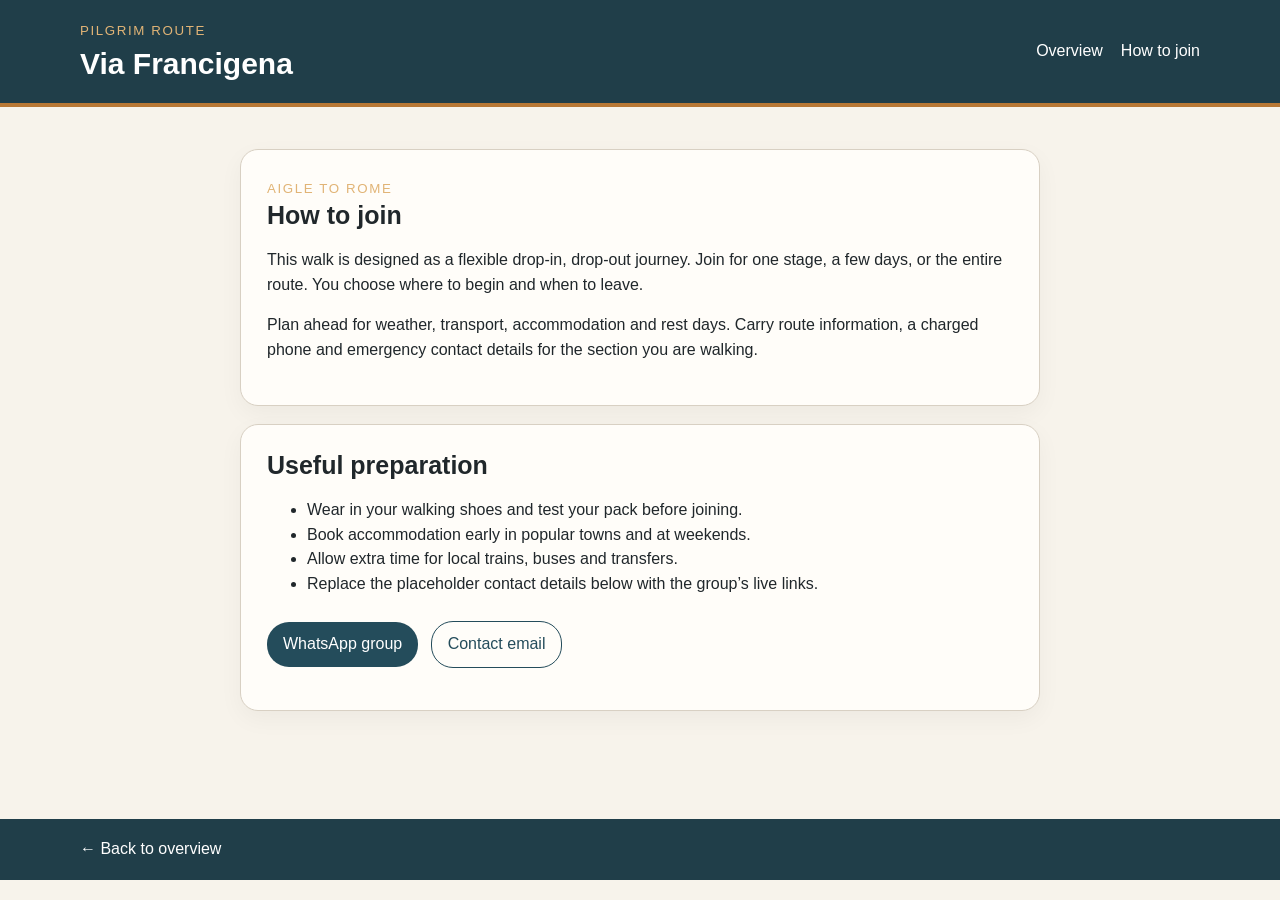
==== join.html @ a5041f97 "Add initial Via Francigena static site and expandable route data" ====
<!doctype html>
<html lang="en"><head><meta charset="UTF-8"><meta name="viewport" content="width=device-width,initial-scale=1"><title>How to join | Via Francigena</title><link rel="stylesheet" href="styles.css"></head>
<body><header><div class="wrap"><div><small>PILGRIM ROUTE</small><h1>Via Francigena</h1></div><nav><a href="index.html">Overview</a><a href="join.html">How to join</a></nav></div></header>
<main class="wrap narrow"><section class="card"><small>AIGLE TO ROME</small><h2>How to join</h2><p>This walk is designed as a flexible drop-in, drop-out journey. Join for one stage, a few days, or the entire route. You choose where to begin and when to leave.</p><p>Plan ahead for weather, transport, accommodation and rest days. Carry route information, a charged phone and emergency contact details for the section you are walking.</p></section><section class="card"><h2>Useful preparation</h2><ul><li>Wear in your walking shoes and test your pack before joining.</li><li>Book accommodation early in popular towns and at weekends.</li><li>Allow extra time for local trains, buses and transfers.</li><li>Replace the placeholder contact details below with the group’s live links.</li></ul><p><a class="button" href="https://chat.whatsapp.com/" target="_blank">WhatsApp group</a> <a class="button secondary" href="mailto:hello@viafrancigena.example">Contact email</a></p></section></main><footer><div class="wrap"><a href="index.html">← Back to overview</a></div></footer></body></html>
---- styles.css ----
body{margin:0;background:#f7f3eb;color:#20272b;font:16px/1.55 Arial,sans-serif}*{box-sizing:border-box}.wrap{width:min(1120px,calc(100% - 32px));margin:auto}header{background:#203e49;color:#fff;border-bottom:4px solid #b87835}header .wrap,footer .wrap{display:flex;justify-content:space-between;align-items:center;gap:20px;padding:18px 0}h1,h2{line-height:1.15}h1{font-size:30px;margin:4px 0}h2{font-size:30px;margin:0 0 18px}header small, .hero small,.card>small{letter-spacing:.12em;color:#e1b476}nav{display:flex;gap:18px}a{color:#244c5b;text-decoration:none}header a,footer a{color:#fff}a:hover{text-decoration:underline}.hero{padding:48px 0 30px;background:#e7eee9}.hero p{color:#56636a;font-size:18px}.stats{display:flex;gap:14px;margin-top:28px}.stats div{background:#fffdf9;border:1px solid #d8d0c3;border-radius:14px;padding:14px 20px;min-width:130px}.stats b,.stats span{display:block}.stats b{font-size:25px;color:#203e49}.stats span{font-size:12px;color:#667078;text-transform:uppercase}.section{padding:28px 0}.section h2{font-size:24px}#map{height:510px;border-radius:18px;border:1px solid #d8d0c3;box-shadow:0 8px 25px #00000012}.table-wrap{overflow:auto;border:1px solid #d8d0c3;border-radius:16px;background:#fffdf9}table{width:100%;border-collapse:collapse;min-width:700px}th,td{text-align:left;padding:14px;border-bottom:1px solid #e2ddd5}th{background:#f0ebe2;text-transform:uppercase;font-size:12px;color:#536069}tbody tr{cursor:pointer}tbody tr:hover{background:#f5f1ea}.pill{background:#e2edf0;color:#244c5b;border-radius:20px;padding:5px 10px;font-size:12px;font-weight:bold}.pill.rest{background:#f4e4b6;color:#795919}footer{background:#203e49;color:#fff;margin-top:30px}.narrow{max-width:800px;padding-top:42px;padding-bottom:60px}.card{background:#fffdf9;border:1px solid #d8d0c3;border-radius:18px;padding:26px;margin-bottom:18px;box-shadow:0 8px 25px #0000000b}.card h2{font-size:25px}.button{display:inline-block;background:#244c5b;color:#fff;padding:10px 16px;border-radius:22px;margin:8px 8px 0 0}.button.secondary{background:transparent;color:#244c5b;border:1px solid #244c5b}@media(max-width:650px){header .wrap{align-items:flex-start;flex-direction:column}.stats{flex-wrap:wrap}.stats div{min-width:100px}.hero{padding-top:32px}}
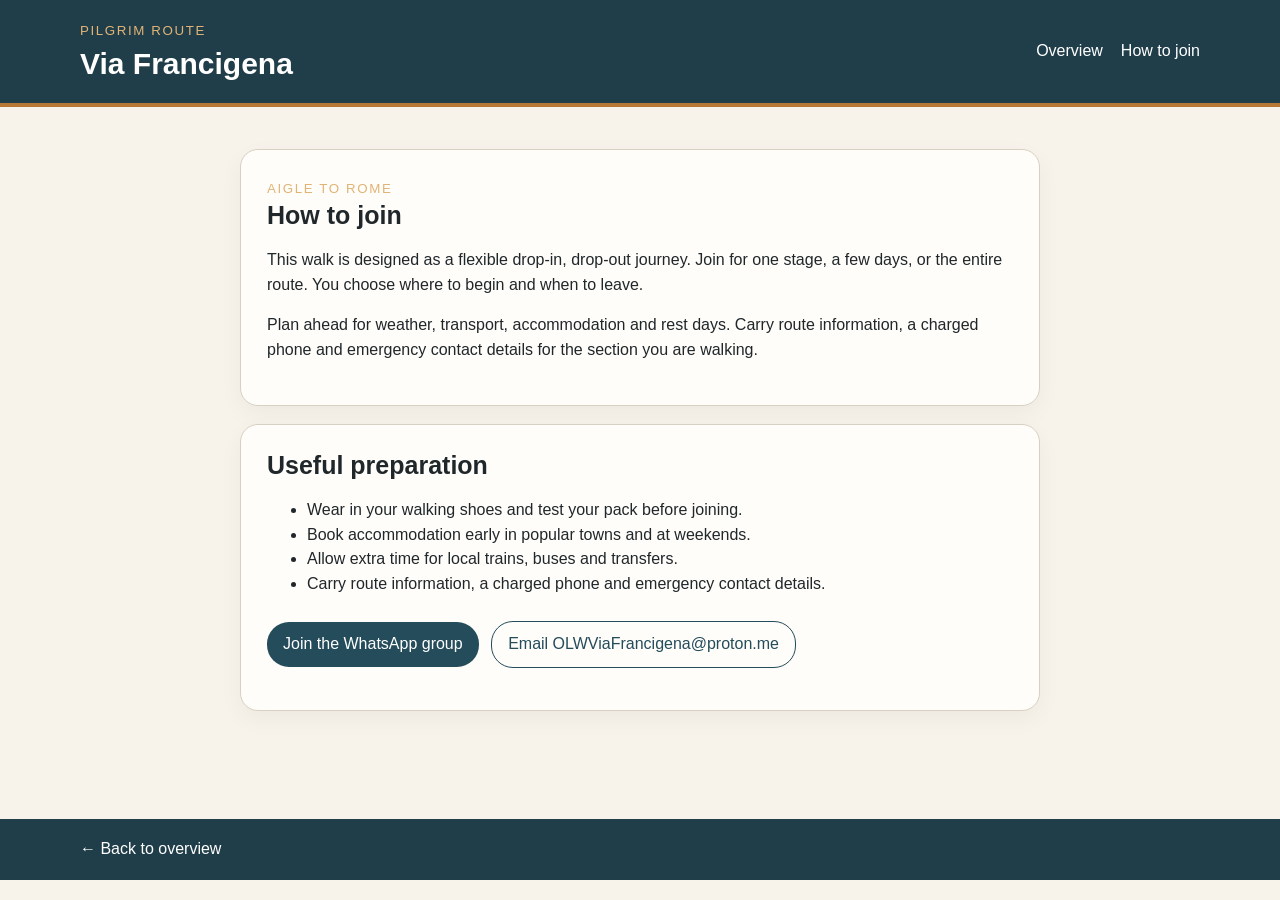
==== commit b8ad2200: "Add WhatsApp group and contact email" ====
--- a/join.html
+++ b/join.html
@@ -1,4 +1,4 @@
 <!doctype html>
 <html lang="en"><head><meta charset="UTF-8"><meta name="viewport" content="width=device-width,initial-scale=1"><title>How to join | Via Francigena</title><link rel="stylesheet" href="styles.css"></head>
 <body><header><div class="wrap"><div><small>PILGRIM ROUTE</small><h1>Via Francigena</h1></div><nav><a href="index.html">Overview</a><a href="join.html">How to join</a></nav></div></header>
-<main class="wrap narrow"><section class="card"><small>AIGLE TO ROME</small><h2>How to join</h2><p>This walk is designed as a flexible drop-in, drop-out journey. Join for one stage, a few days, or the entire route. You choose where to begin and when to leave.</p><p>Plan ahead for weather, transport, accommodation and rest days. Carry route information, a charged phone and emergency contact details for the section you are walking.</p></section><section class="card"><h2>Useful preparation</h2><ul><li>Wear in your walking shoes and test your pack before joining.</li><li>Book accommodation early in popular towns and at weekends.</li><li>Allow extra time for local trains, buses and transfers.</li><li>Replace the placeholder contact details below with the group’s live links.</li></ul><p><a class="button" href="https://chat.whatsapp.com/" target="_blank">WhatsApp group</a> <a class="button secondary" href="mailto:hello@viafrancigena.example">Contact email</a></p></section></main><footer><div class="wrap"><a href="index.html">← Back to overview</a></div></footer></body></html>
+<main class="wrap narrow"><section class="card"><small>AIGLE TO ROME</small><h2>How to join</h2><p>This walk is designed as a flexible drop-in, drop-out journey. Join for one stage, a few days, or the entire route. You choose where to begin and when to leave.</p><p>Plan ahead for weather, transport, accommodation and rest days. Carry route information, a charged phone and emergency contact details for the section you are walking.</p></section><section class="card"><h2>Useful preparation</h2><ul><li>Wear in your walking shoes and test your pack before joining.</li><li>Book accommodation early in popular towns and at weekends.</li><li>Allow extra time for local trains, buses and transfers.</li><li>Carry route information, a charged phone and emergency contact details.</li></ul><p><a class="button" href="https://chat.whatsapp.com/Gcf1jzwKEqG2m1DYR3qqO0" target="_blank" rel="noopener noreferrer">Join the WhatsApp group</a> <a class="button secondary" href="mailto:OLWViaFrancigena@proton.me">Email OLWViaFrancigena@proton.me</a></p></section></main><footer><div class="wrap"><a href="index.html">← Back to overview</a></div></footer></body></html>
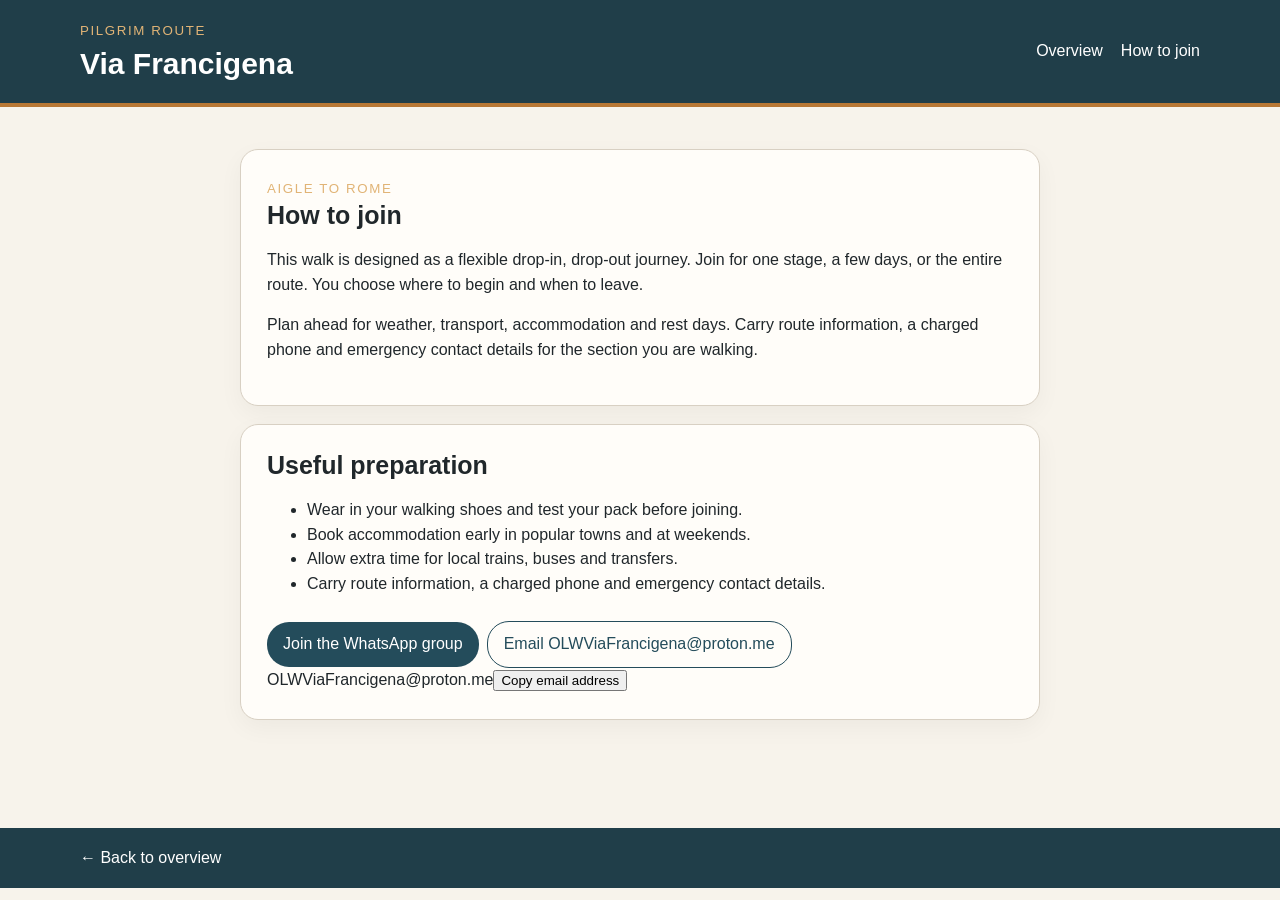
==== commit d8456780: "Add copyable highlighted contact email" ====
--- a/join.html
+++ b/join.html
@@ -1,4 +1,4 @@
 <!doctype html>
 <html lang="en"><head><meta charset="UTF-8"><meta name="viewport" content="width=device-width,initial-scale=1"><title>How to join | Via Francigena</title><link rel="stylesheet" href="styles.css"></head>
 <body><header><div class="wrap"><div><small>PILGRIM ROUTE</small><h1>Via Francigena</h1></div><nav><a href="index.html">Overview</a><a href="join.html">How to join</a></nav></div></header>
-<main class="wrap narrow"><section class="card"><small>AIGLE TO ROME</small><h2>How to join</h2><p>This walk is designed as a flexible drop-in, drop-out journey. Join for one stage, a few days, or the entire route. You choose where to begin and when to leave.</p><p>Plan ahead for weather, transport, accommodation and rest days. Carry route information, a charged phone and emergency contact details for the section you are walking.</p></section><section class="card"><h2>Useful preparation</h2><ul><li>Wear in your walking shoes and test your pack before joining.</li><li>Book accommodation early in popular towns and at weekends.</li><li>Allow extra time for local trains, buses and transfers.</li><li>Carry route information, a charged phone and emergency contact details.</li></ul><p><a class="button" href="https://chat.whatsapp.com/Gcf1jzwKEqG2m1DYR3qqO0" target="_blank" rel="noopener noreferrer">Join the WhatsApp group</a> <a class="button secondary" href="mailto:OLWViaFrancigena@proton.me">Email OLWViaFrancigena@proton.me</a></p></section></main><footer><div class="wrap"><a href="index.html">← Back to overview</a></div></footer></body></html>
+<main class="wrap narrow"><section class="card"><small>AIGLE TO ROME</small><h2>How to join</h2><p>This walk is designed as a flexible drop-in, drop-out journey. Join for one stage, a few days, or the entire route. You choose where to begin and when to leave.</p><p>Plan ahead for weather, transport, accommodation and rest days. Carry route information, a charged phone and emergency contact details for the section you are walking.</p></section><section class="card"><h2>Useful preparation</h2><ul><li>Wear in your walking shoes and test your pack before joining.</li><li>Book accommodation early in popular towns and at weekends.</li><li>Allow extra time for local trains, buses and transfers.</li><li>Carry route information, a charged phone and emergency contact details.</li></ul><div class="contact-actions"><a class="button" href="https://chat.whatsapp.com/Gcf1jzwKEqG2m1DYR3qqO0" target="_blank" rel="noopener noreferrer">Join the WhatsApp group</a><a class="button secondary" href="mailto:OLWViaFrancigena@proton.me">Email OLWViaFrancigena@proton.me</a></div><div class="email-copy"><span id="contact-email">OLWViaFrancigena@proton.me</span><button class="copy-button" type="button" id="copy-email">Copy email address</button><span class="copy-status" id="copy-status" role="status" aria-live="polite"></span></div></section></main><footer><div class="wrap"><a href="index.html">← Back to overview</a></div></footer><script>document.querySelector('#copy-email').addEventListener('click',async()=>{const email=document.querySelector('#contact-email').textContent;const status=document.querySelector('#copy-status');try{await navigator.clipboard.writeText(email);status.textContent='Copied!';}catch(error){const range=document.createRange();range.selectNodeContents(document.querySelector('#contact-email'));const selection=window.getSelection();selection.removeAllRanges();selection.addRange(range);status.textContent='Select the highlighted address and copy it manually.';}setTimeout(()=>{status.textContent='';},4000);});</script></body></html>
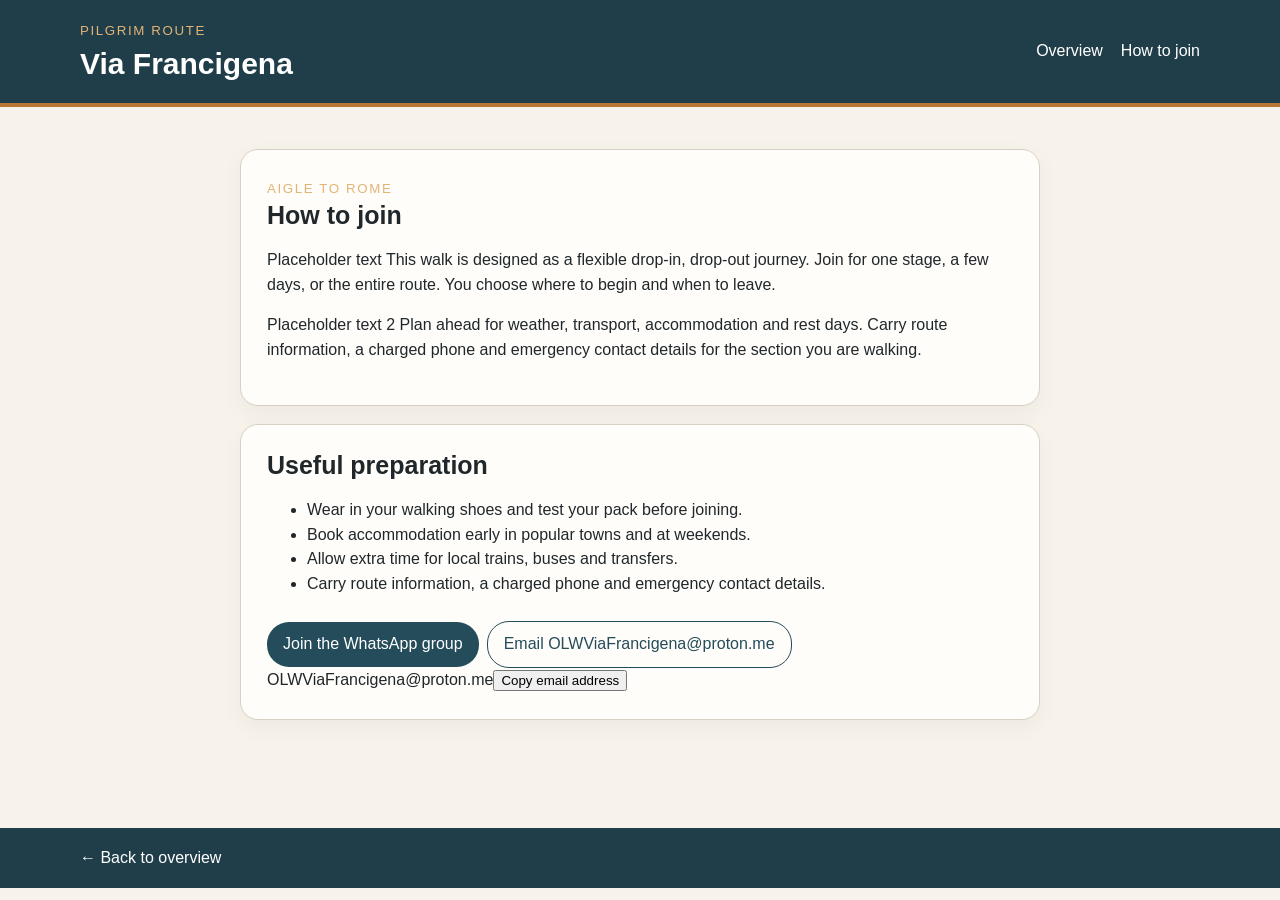
==== commit ec0a921c: "Replace content in join.html with placeholders Updated content in the 'How to join' section with pla" ====
--- a/join.html
+++ b/join.html
@@ -1,4 +1,4 @@
 <!doctype html>
 <html lang="en"><head><meta charset="UTF-8"><meta name="viewport" content="width=device-width,initial-scale=1"><title>How to join | Via Francigena</title><link rel="stylesheet" href="styles.css"></head>
 <body><header><div class="wrap"><div><small>PILGRIM ROUTE</small><h1>Via Francigena</h1></div><nav><a href="index.html">Overview</a><a href="join.html">How to join</a></nav></div></header>
-<main class="wrap narrow"><section class="card"><small>AIGLE TO ROME</small><h2>How to join</h2><p>This walk is designed as a flexible drop-in, drop-out journey. Join for one stage, a few days, or the entire route. You choose where to begin and when to leave.</p><p>Plan ahead for weather, transport, accommodation and rest days. Carry route information, a charged phone and emergency contact details for the section you are walking.</p></section><section class="card"><h2>Useful preparation</h2><ul><li>Wear in your walking shoes and test your pack before joining.</li><li>Book accommodation early in popular towns and at weekends.</li><li>Allow extra time for local trains, buses and transfers.</li><li>Carry route information, a charged phone and emergency contact details.</li></ul><div class="contact-actions"><a class="button" href="https://chat.whatsapp.com/Gcf1jzwKEqG2m1DYR3qqO0" target="_blank" rel="noopener noreferrer">Join the WhatsApp group</a><a class="button secondary" href="mailto:OLWViaFrancigena@proton.me">Email OLWViaFrancigena@proton.me</a></div><div class="email-copy"><span id="contact-email">OLWViaFrancigena@proton.me</span><button class="copy-button" type="button" id="copy-email">Copy email address</button><span class="copy-status" id="copy-status" role="status" aria-live="polite"></span></div></section></main><footer><div class="wrap"><a href="index.html">← Back to overview</a></div></footer><script>document.querySelector('#copy-email').addEventListener('click',async()=>{const email=document.querySelector('#contact-email').textContent;const status=document.querySelector('#copy-status');try{await navigator.clipboard.writeText(email);status.textContent='Copied!';}catch(error){const range=document.createRange();range.selectNodeContents(document.querySelector('#contact-email'));const selection=window.getSelection();selection.removeAllRanges();selection.addRange(range);status.textContent='Select the highlighted address and copy it manually.';}setTimeout(()=>{status.textContent='';},4000);});</script></body></html>
+<main class="wrap narrow"><section class="card"><small>AIGLE TO ROME</small><h2>How to join</h2><p>Placeholder text  This walk is designed as a flexible drop-in, drop-out journey. Join for one stage, a few days, or the entire route. You choose where to begin and when to leave.</p><p>Placeholder text 2 Plan ahead for weather, transport, accommodation and rest days. Carry route information, a charged phone and emergency contact details for the section you are walking.</p></section><section class="card"><h2>Useful preparation</h2><ul><li>Wear in your walking shoes and test your pack before joining.</li><li>Book accommodation early in popular towns and at weekends.</li><li>Allow extra time for local trains, buses and transfers.</li><li>Carry route information, a charged phone and emergency contact details.</li></ul><div class="contact-actions"><a class="button" href="https://chat.whatsapp.com/Gcf1jzwKEqG2m1DYR3qqO0" target="_blank" rel="noopener noreferrer">Join the WhatsApp group</a><a class="button secondary" href="mailto:OLWViaFrancigena@proton.me">Email OLWViaFrancigena@proton.me</a></div><div class="email-copy"><span id="contact-email">OLWViaFrancigena@proton.me</span><button class="copy-button" type="button" id="copy-email">Copy email address</button><span class="copy-status" id="copy-status" role="status" aria-live="polite"></span></div></section></main><footer><div class="wrap"><a href="index.html">← Back to overview</a></div></footer><script>document.querySelector('#copy-email').addEventListener('click',async()=>{const email=document.querySelector('#contact-email').textContent;const status=document.querySelector('#copy-status');try{await navigator.clipboard.writeText(email);status.textContent='Copied!';}catch(error){const range=document.createRange();range.selectNodeContents(document.querySelector('#contact-email'));const selection=window.getSelection();selection.removeAllRanges();selection.addRange(range);status.textContent='Select the highlighted address and copy it manually.';}setTimeout(()=>{status.textContent='';},4000);});</script></body></html>
--- a/styles.css
+++ b/styles.css
@@ -1 +1 @@
-body{margin:0;background:#f7f3eb;color:#20272b;font:16px/1.55 Arial,sans-serif}*{box-sizing:border-box}.wrap{width:min(1120px,calc(100% - 32px));margin:auto}header{background:#203e49;color:#fff;border-bottom:4px solid #b87835}header .wrap,footer .wrap{display:flex;justify-content:space-between;align-items:center;gap:20px;padding:18px 0}h1,h2{line-height:1.15}h1{font-size:30px;margin:4px 0}h2{font-size:30px;margin:0 0 18px}header small, .hero small,.card>small{letter-spacing:.12em;color:#e1b476}nav{display:flex;gap:18px}a{color:#244c5b;text-decoration:none}header a,footer a{color:#fff}a:hover{text-decoration:underline}.hero{padding:48px 0 30px;background:#e7eee9}.hero p{color:#56636a;font-size:18px}.stats{display:flex;gap:14px;margin-top:28px}.stats div{background:#fffdf9;border:1px solid #d8d0c3;border-radius:14px;padding:14px 20px;min-width:130px}.stats b,.stats span{display:block}.stats b{font-size:25px;color:#203e49}.stats span{font-size:12px;color:#667078;text-transform:uppercase}.section{padding:28px 0}.section h2{font-size:24px}#map{height:510px;border-radius:18px;border:1px solid #d8d0c3;box-shadow:0 8px 25px #00000012}.table-wrap{overflow:auto;border:1px solid #d8d0c3;border-radius:16px;background:#fffdf9}table{width:100%;border-collapse:collapse;min-width:700px}th,td{text-align:left;padding:14px;border-bottom:1px solid #e2ddd5}th{background:#f0ebe2;text-transform:uppercase;font-size:12px;color:#536069}tbody tr{cursor:pointer}tbody tr:hover{background:#f5f1ea}.pill{background:#e2edf0;color:#244c5b;border-radius:20px;padding:5px 10px;font-size:12px;font-weight:bold}.pill.rest{background:#f4e4b6;color:#795919}footer{background:#203e49;color:#fff;margin-top:30px}.narrow{max-width:800px;padding-top:42px;padding-bottom:60px}.card{background:#fffdf9;border:1px solid #d8d0c3;border-radius:18px;padding:26px;margin-bottom:18px;box-shadow:0 8px 25px #0000000b}.card h2{font-size:25px}.button{display:inline-block;background:#244c5b;color:#fff;padding:10px 16px;border-radius:22px;margin:8px 8px 0 0}.button.secondary{background:transparent;color:#244c5b;border:1px solid #244c5b}@media(max-width:650px){header .wrap{align-items:flex-start;flex-direction:column}.stats{flex-wrap:wrap}.stats div{min-width:100px}.hero{padding-top:32px}}
+body{margin:0;background:#f7f3eb;color:#20272b;font:16px/1.55 Arial,sans-serif}*{box-sizing:border-box}.wrap{width:min(1120px,calc(100% - 32px));margin:auto}header{background:#203e49;color:#fff;border-bottom:4px solid #b87835}header .wrap,footer .wrap{display:flex;justify-content:space-between;align-items:center;gap:20px;padding:18px 0}h1,h2{line-height:1.15}h1{font-size:30px;margin:4px 0}h2{font-size:30px;margin:0 0 18px}header small, .hero small,.card>small{letter-spacing:.12em;color:#e1b476}nav{display:flex;gap:18px}a{color:#244c5b;text-decoration:none}header a,footer a{color:#fff}a:hover{text-decoration:underline}.hero{padding:48px 0 30px;background:#e7eee9}.hero p{color:#56636a;font-size:18px}.stats{display:flex;gap:14px;margin-top:28px}.stats div{background:#fffdf9;border:1px solid #d8d0c3;border-radius:14px;padding:14px 20px;min-width:130px}.stats b,.stats span{display:block}.stats b{font-size:25px;color:#203e49}.stats span{font-size:12px;color:#667078;text-transform:uppercase}.section{padding:28px 0}.section h2{font-size:24px}#map{height:510px;border-radius:18px;border:1px solid #d8d0c3;box-shadow:0 8px 25px #00000012}.table-wrap{overflow:auto;border:1px solid #d8d0c3;border-radius:16px;background:#fffdf9}table{width:100%;border-collapse:collapse;min-width:700px}th,td{text-align:left;padding:14px;border-bottom:1px solid #e2ddd5}th{background:#f0ebe2;text-transform:uppercase;font-size:12px;color:#536069}tbody tr{cursor:pointer}tbody tr:hover{background:#f5f1ea}.pill{background:#e2edf0;color:#244c5b;border-radius:20px;padding:5px 10px;font-size:12px;font-weight:bold}.pill.rest{background:#f4e4b6;color:#795919}footer{background:#203e49;color:#fff;margin-top:30px}.narrow{max-width:800px;padding-top:42px;padding-bottom:60px}.card{background:#fffdf9;border:1px solid #d8d0c3;border-radius:18px;padding:26px;margin-bottom:18px;box-shadow:0 8px 25px #0000000b}.card h2{font-size:25px}.button{display:inline-block;background:#244c5b;color:#fff;padding:10px 16px;border-radius:22px;margin:8px 8px 0 0}.button.secondary{background:transparent;color:#244c5b;border:1px solid #244c5b}@media(max-width:650px){header .wrap{align-items:flex-start;flex-direction:column}.stats{flex-wrap:wrap}.stats div{min-width:100px}.hero{padding-top:32px}}
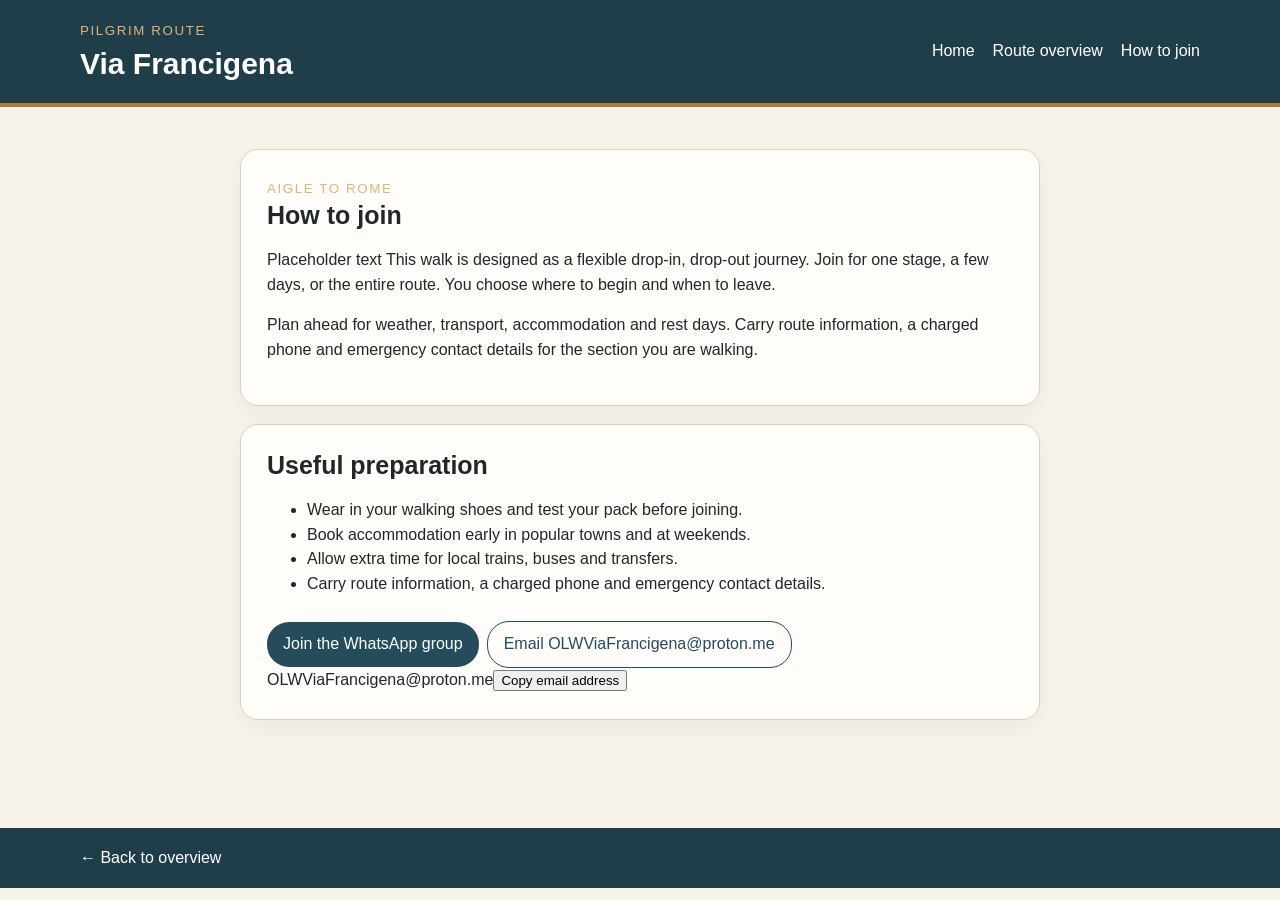
==== commit bc1ddf56: "Update join page header navigation to match site headers" ====
--- a/join.html
+++ b/join.html
@@ -1,4 +1,4 @@
 <!doctype html>
 <html lang="en"><head><meta charset="UTF-8"><meta name="viewport" content="width=device-width,initial-scale=1"><title>How to join | Via Francigena</title><link rel="stylesheet" href="styles.css"></head>
-<body><header><div class="wrap"><div><small>PILGRIM ROUTE</small><h1>Via Francigena</h1></div><nav><a href="index.html">Overview</a><a href="join.html">How to join</a></nav></div></header>
-<main class="wrap narrow"><section class="card"><small>AIGLE TO ROME</small><h2>How to join</h2><p>Placeholder text  This walk is designed as a flexible drop-in, drop-out journey. Join for one stage, a few days, or the entire route. You choose where to begin and when to leave.</p><p>Placeholder text 2 Plan ahead for weather, transport, accommodation and rest days. Carry route information, a charged phone and emergency contact details for the section you are walking.</p></section><section class="card"><h2>Useful preparation</h2><ul><li>Wear in your walking shoes and test your pack before joining.</li><li>Book accommodation early in popular towns and at weekends.</li><li>Allow extra time for local trains, buses and transfers.</li><li>Carry route information, a charged phone and emergency contact details.</li></ul><div class="contact-actions"><a class="button" href="https://chat.whatsapp.com/Gcf1jzwKEqG2m1DYR3qqO0" target="_blank" rel="noopener noreferrer">Join the WhatsApp group</a><a class="button secondary" href="mailto:OLWViaFrancigena@proton.me">Email OLWViaFrancigena@proton.me</a></div><div class="email-copy"><span id="contact-email">OLWViaFrancigena@proton.me</span><button class="copy-button" type="button" id="copy-email">Copy email address</button><span class="copy-status" id="copy-status" role="status" aria-live="polite"></span></div></section></main><footer><div class="wrap"><a href="index.html">← Back to overview</a></div></footer><script>document.querySelector('#copy-email').addEventListener('click',async()=>{const email=document.querySelector('#contact-email').textContent;const status=document.querySelector('#copy-status');try{await navigator.clipboard.writeText(email);status.textContent='Copied!';}catch(error){const range=document.createRange();range.selectNodeContents(document.querySelector('#contact-email'));const selection=window.getSelection();selection.removeAllRanges();selection.addRange(range);status.textContent='Select the highlighted address and copy it manually.';}setTimeout(()=>{status.textContent='';},4000);});</script></body></html>
+<body><header><div class="wrap"><div><small> PILGRIM ROUTE</small><h1>Via Francigena</h1></div><nav><a href="index.html">Home</a><a href="route.html">Route overview</a><a href="join.html">How to join</a></nav></div></header>
+<main class="wrap narrow"><section class="card"><small>AIGLE TO ROME</small><h2>How to join</h2><p>Placeholder text  This walk is designed as a flexible drop-in, drop-out journey. Join for one stage, a few days, or the entire route. You choose where to begin and when to leave.</p><p>Plan ahead for weather, transport, accommodation and rest days. Carry route information, a charged phone and emergency contact details for the section you are walking.</p></section><section class="card"><h2>Useful preparation</h2><ul><li>Wear in your walking shoes and test your pack before joining.</li><li>Book accommodation early in popular towns and at weekends.</li><li>Allow extra time for local trains, buses and transfers.</li><li>Carry route information, a charged phone and emergency contact details.</li></ul><div class="contact-actions"><a class="button" href="https://chat.whatsapp.com/Gcf1jzwKEqG2m1DYR3qqO0" target="_blank" rel="noopener noreferrer">Join the WhatsApp group</a><a class="button secondary" href="mailto:OLWViaFrancigena@proton.me">Email OLWViaFrancigena@proton.me</a></div><div class="email-copy"><span id="contact-email">OLWViaFrancigena@proton.me</span><button class="copy-button" type="button" id="copy-email">Copy email address</button><span class="copy-status" id="copy-status" role="status" aria-live="polite"></span></div></section></main><footer><div class="wrap"><a href="index.html">← Back to overview</a></div></footer><script>document.querySelector('#copy-email').addEventListener('click',async()=>{const email=document.querySelector('#contact-email').textContent;const status=document.querySelector('#copy-status');try{await navigator.clipboard.writeText(email);status.textContent='Copied!';}catch(error){const range=document.createRange();range.selectNodeContents(document.querySelector('#contact-email'));const selection=window.getSelection();selection.removeAllRanges();selection.addRange(range);status.textContent='Select the highlighted address and copy it manually.';}setTimeout(()=>{status.textContent='';},4000);});</script></body></html>
